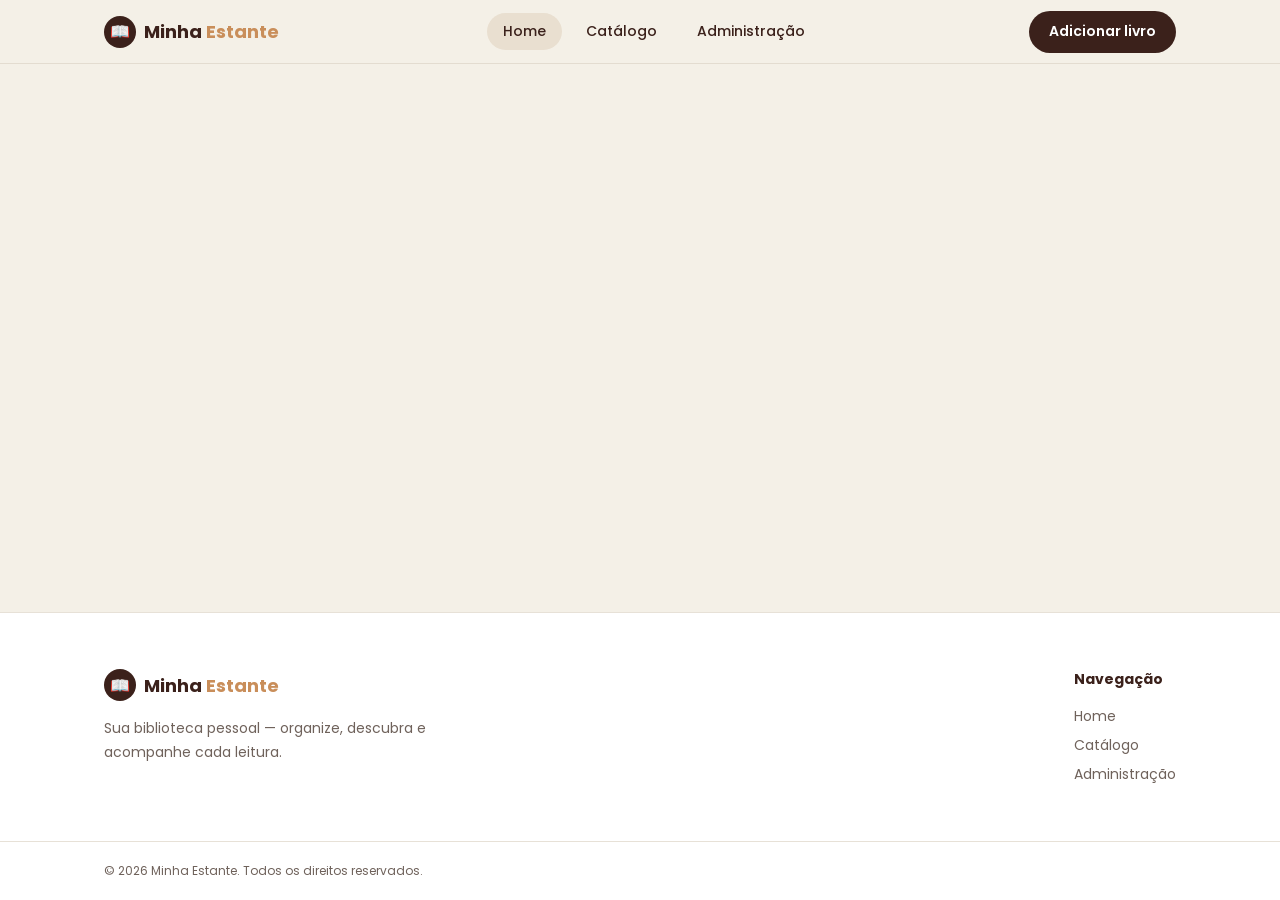
==== index.html @ 82dd9d71 "chore: organiza estrutura inicial do projeto - Cria páginas principais: home, catálogo e administraç" ====
<!doctype html>
<html lang="pt-BR">
    <head>
        <meta charset="UTF-8" />
        <meta name="viewport" content="width=device-width, initial-scale=1.0" />
        <title>Minha Estante | Home</title>

        <link rel="stylesheet" href="css/global.css" />
        <link rel="stylesheet" href="css/home.css" />
    </head>
    <body>
        <header class="cabecalho">
            <div class="container conteudoCabecalho">
                <a href="index.html" class="logo">
                    <span class="iconeLogo">📖</span>
                    <span>Minha <strong>Estante</strong></span>
                </a>

                <nav class="navegacaoCabecalho">
                    <a href="index.html" class="ativo">Home</a>
                    <a href="catalogo.html">Catálogo</a>
                    <a href="admin.html">Administração</a>
                </nav>

                <a href="admin.html" class="botaoPrimario">Adicionar livro</a>
            </div>
        </header>

        <main>
            <!-- Conteúdo específico da página -->
        </main>

        <footer class="rodape">
            <div class="container conteudoRodape">
                <div class="marcaRodape">
                    <a href="index.html" class="logo">
                        <span class="iconeLogo">📖</span>
                        <span>Minha <strong>Estante</strong></span>
                    </a>

                    <p>Sua biblioteca pessoal — organize, descubra e acompanhe cada leitura.</p>
                </div>

                <nav class="navegacaoRodape">
                    <h3>Navegação</h3>

                    <a href="index.html">Home</a>
                    <a href="catalogo.html">Catálogo</a>
                    <a href="admin.html">Administração</a>
                </nav>
            </div>

            <div class="baseRodape">
                <div class="container">
                    <p>© 2026 Minha Estante. Todos os direitos reservados.</p>
                </div>
            </div>
        </footer>
    </body>
</html>
---- css/global.css ----
@import url("https://fonts.googleapis.com/css2?family=Poppins:wght@400;500;600;700;800&display=swap");

* {
    margin: 0;
    padding: 0;
    box-sizing: border-box;
}

:root {
    --fundoPrincipal: #f4f0e7;
    --branco: #ffffff;

    --marromEscuro: #3b211b;
    --marromClaro: #c98e5a;

    --textoPrincipal: #3b211b;
    --textoSecundario: #6f625b;

    --borda: #ddd4c7;

    --raioPilula: 999px;
}


html {
    scroll-behavior: smooth;
}

body {
    min-height: 100vh;
    display: flex;
    flex-direction: column;

    font-family: "Poppins", Arial, sans-serif;
    background-color: var(--fundoPrincipal);
    color: var(--textoPrincipal);
}

main {
    flex: 1;
}

a {
    color: inherit;
    text-decoration: none;
}

button {
    font-family: inherit;
    cursor: pointer;
}

img {
    max-width: 100%;
    display: block;
}

/* Container padrão */
.container {
    max-width: 1120px;
    margin: 0 auto;
    padding: 0 24px;
}

/* Cabeçalho */
.cabecalho {
    width: 100%;
    height: 64px;
    background-color: var(--fundoPrincipal);
    border-bottom: 1px solid rgba(221, 212, 199, 0.7);
}

.conteudoCabecalho {
    height: 100%;
    display: flex;
    align-items: center;
    justify-content: space-between;
}

/* Logo */
.logo {
    display: flex;
    align-items: center;
    gap: 8px;

    font-size: 18px;
    font-weight: 700;
    color: var(--marromEscuro);
}

.iconeLogo {
    width: 32px;
    height: 32px;
    border-radius: 50%;

    display: flex;
    align-items: center;
    justify-content: center;

    background-color: var(--marromEscuro);
    color: var(--branco);
    font-size: 16px;
}

.logo span strong {
    color: var(--marromClaro);
}

/* Menu do cabeçalho */
.navegacaoCabecalho {
    display: flex;
    align-items: center;
    gap: 8px;
}

.navegacaoCabecalho a {
    padding: 8px 16px;
    border-radius: var(--raioPilula);

    font-size: 14px;
    font-weight: 500;
    color: var(--marromEscuro);

    transition: 0.2s;
}

.navegacaoCabecalho a:hover,
.navegacaoCabecalho a.ativo {
    background-color: #e9dfd0;
}

/* Botão principal */
.botaoPrimario {
    min-height: 42px;
    padding: 0 20px;
    border-radius: var(--raioPilula);

    display: inline-flex;
    align-items: center;
    justify-content: center;

    background-color: var(--marromEscuro);
    color: var(--branco);

    font-size: 14px;
    font-weight: 600;

    border: none;
    transition: 0.2s;
}

.botaoPrimario:hover {
    background-color: #2d1814;
}

/* Rodapé */
.rodape {
    background-color: var(--branco);
    border-top: 1px solid rgba(221, 212, 199, 0.7);
}

.conteudoRodape {
    padding: 56px 24px;

    display: flex;
    justify-content: space-between;
    gap: 48px;
}

.marcaRodape {
    max-width: 360px;
}

.marcaRodape p {
    margin-top: 16px;

    font-size: 14px;
    line-height: 1.7;
    color: var(--textoSecundario);
}

.navegacaoRodape {
    display: flex;
    flex-direction: column;
    gap: 8px;
}

.navegacaoRodape h3 {
    margin-bottom: 8px;

    font-size: 14px;
    color: var(--marromEscuro);
}

.navegacaoRodape a {
    font-size: 14px;
    color: var(--textoSecundario);
}

.navegacaoRodape a:hover {
    color: var(--marromEscuro);
}

.baseRodape {
    border-top: 1px solid rgba(221, 212, 199, 0.7);
    padding: 20px 0;
}

.baseRodape p {
    font-size: 12px;
    color: var(--textoSecundario);
}
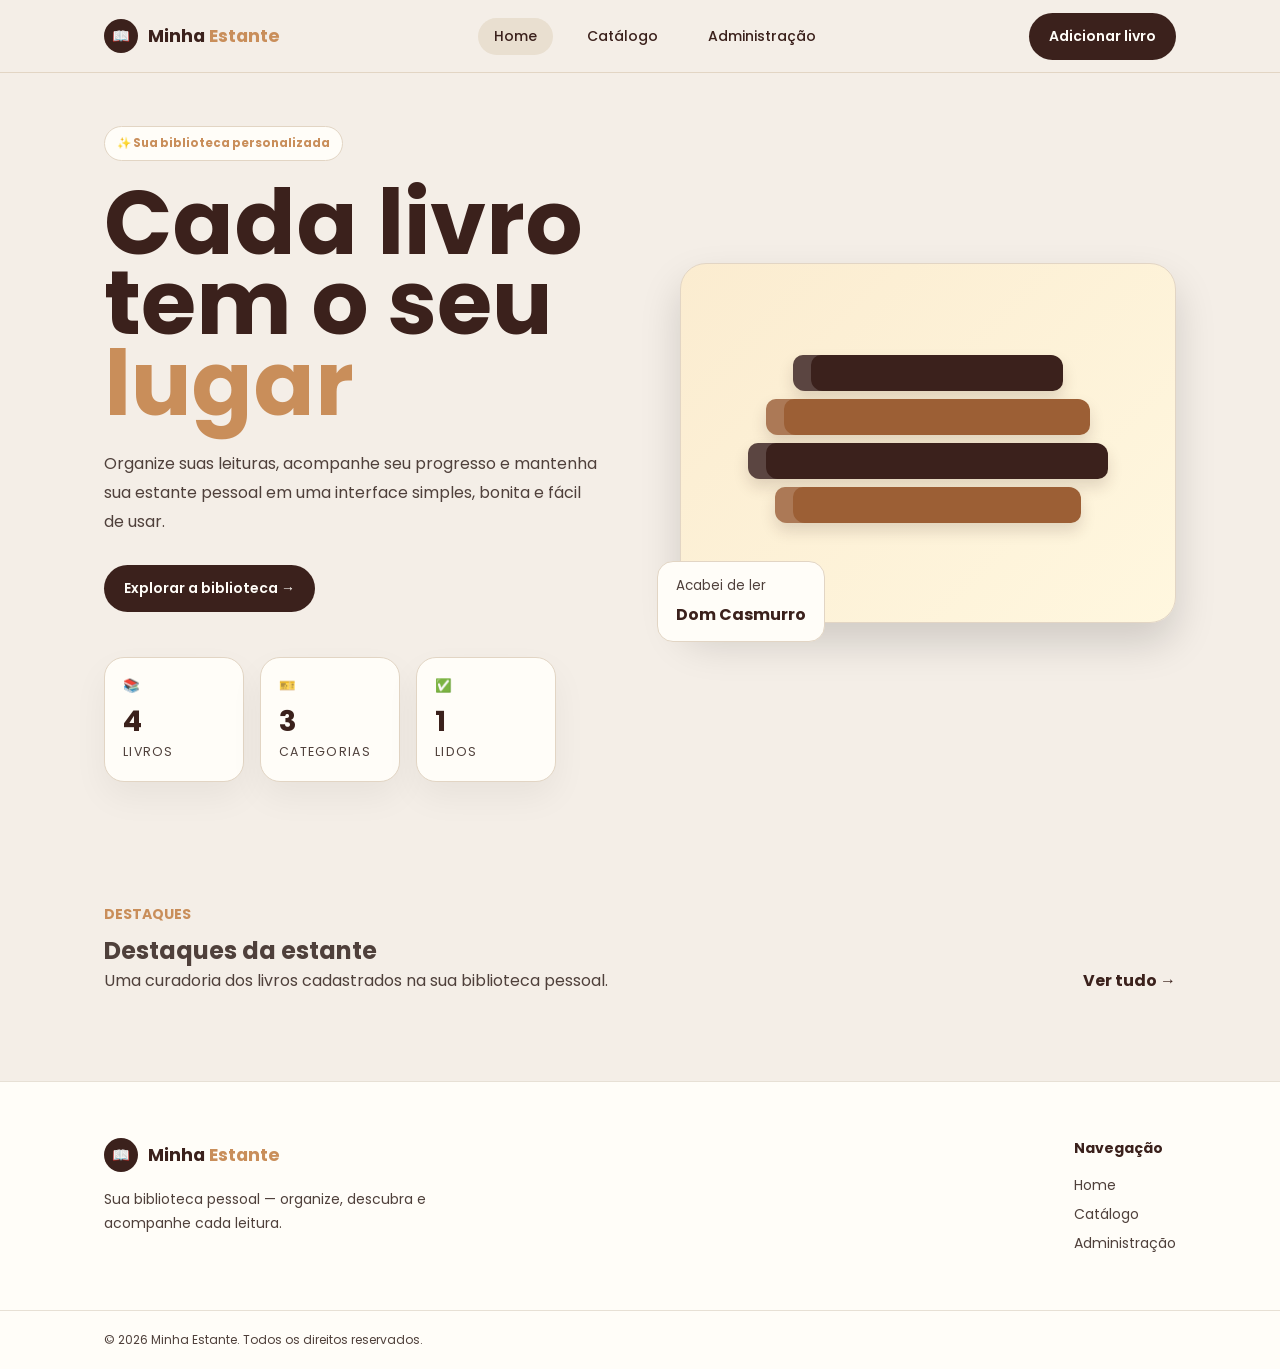
==== commit efa35294: "feat: adiciona seção inicial e estilo para a página inicial" ====
--- a/index.html
+++ b/index.html
@@ -27,7 +27,76 @@
         </header>
 
         <main>
-            <!-- Conteúdo específico da página -->
+            <section class="hero">
+                <div class="container conteudoHero">
+                    <div class="textoHero">
+                        <span class="etiquetaHero">✨ Sua biblioteca personalizada</span>
+
+                        <h1>Cada livro tem o seu <span>lugar</span></h1>
+
+                        <p>
+                            Organize suas leituras, acompanhe seu progresso e mantenha sua estante
+                            pessoal em uma interface simples, bonita e fácil de usar.
+                        </p>
+
+                        <div class="botoesHero">
+                            <a href="catalogo.html" class="botaoPrimario"> Explorar a biblioteca → </a>
+                        </div>
+
+                        <div class="estatisticas">
+                            <div class="cardEstatistica">
+                                <small>📚</small>
+                                <strong id="totalLivros">4</strong>
+                                <span>Livros</span>
+                            </div>
+
+                            <div class="cardEstatistica">
+                                <small>🎫</small>
+                                <strong id="totalCategorias">3</strong>
+                                <span>Categorias</span>
+                            </div>
+
+                            <div class="cardEstatistica">
+                                <small>✅</small>
+                                <strong id="totalLidos">1</strong>
+                                <span>Lidos</span>
+                            </div>
+                        </div>
+                    </div>
+
+                    <div class="imagemHero">
+                        <div class="pilhaLivros">
+                            <div class="livroDecorativo livroUm"></div>
+                            <div class="livroDecorativo livroDois"></div>
+                            <div class="livroDecorativo livroTres"></div>
+                            <div class="livroDecorativo livroQuatro"></div>
+                        </div>
+
+                        <div class="ultimoLivroLido">
+                            <small>Acabei de ler</small>
+                            <strong>Dom Casmurro</strong>
+                        </div>
+                    </div>
+                </div>
+            </section>
+
+            <section class="secao secaoDestaques">
+                <div class="container">
+                    <div class="cabecalhoLinha">
+                        <div>
+                            <span class="etiquetaSecao">Destaques</span>
+
+                            <h2>Destaques da estante</h2>
+
+                            <p>Uma curadoria dos livros cadastrados na sua biblioteca pessoal.</p>
+                        </div>
+
+                        <a href="catalogo.html" class="linkTexto"> Ver tudo → </a>
+                    </div>
+
+                    <div id="destaquesLivros" class="gradeDestaques"></div>
+                </div>
+            </section>
         </main>
 
         <footer class="rodape">
@@ -57,4 +126,4 @@
             </div>
         </footer>
     </body>
-</html>+</html>
--- a/css/global.css
+++ b/css/global.css
@@ -7,16 +7,17 @@
 }
 
 :root {
-    --fundoPrincipal: #f4f0e7;
-    --branco: #ffffff;
-
-    --marromEscuro: #3b211b;
+    --fundoPrincipal: #f4eee7;
+    --card: #fffdf8;
+
+    --marromEscuro: #3b211c;
     --marromClaro: #c98e5a;
-
-    --textoPrincipal: #3b211b;
-    --textoSecundario: #6f625b;
-
-    --borda: #ddd4c7;
+    --marromMedio: #9c5f35;
+
+    --textoPrincipal: #3b211c;
+    --textoSecundario: #4f403b;
+
+    --borda: #e2d5c4;
 
     --raioPilula: 999px;
 }
@@ -33,11 +34,7 @@
 
     font-family: "Poppins", Arial, sans-serif;
     background-color: var(--fundoPrincipal);
-    color: var(--textoPrincipal);
-}
-
-main {
-    flex: 1;
+    color: var(--textoSecundario);
 }
 
 a {
@@ -64,45 +61,44 @@
 
 /* Cabeçalho */
 .cabecalho {
-    width: 100%;
-    height: 64px;
-    background-color: var(--fundoPrincipal);
-    border-bottom: 1px solid rgba(221, 212, 199, 0.7);
+    position: sticky;
+    top: 0;
+    z-index: 100;
+    background: var(--fundoPrincipal);
+    border-bottom: 1px solid var(--borda);
 }
 
 .conteudoCabecalho {
-    height: 100%;
+    min-height: 72px;
     display: flex;
     align-items: center;
     justify-content: space-between;
+    gap: 24px;
 }
 
 /* Logo */
 .logo {
     display: flex;
     align-items: center;
-    gap: 8px;
-
-    font-size: 18px;
+    gap: 10px;
+    color: var(--marromEscuro);
     font-weight: 700;
-    color: var(--marromEscuro);
+    text-decoration: none;
+    font-size: 1.1rem;
 }
 
 .iconeLogo {
-    width: 32px;
-    height: 32px;
+    width: 34px;
+    height: 34px;
     border-radius: 50%;
-
-    display: flex;
-    align-items: center;
-    justify-content: center;
-
-    background-color: var(--marromEscuro);
-    color: var(--branco);
-    font-size: 16px;
-}
-
-.logo span strong {
+    background: var(--marromEscuro);
+    color: var(--card);
+    display: grid;
+    place-items: center;
+    font-size: 0.9rem;
+}
+
+.logo strong {
     color: var(--marromClaro);
 }
 
@@ -110,41 +106,36 @@
 .navegacaoCabecalho {
     display: flex;
     align-items: center;
-    gap: 8px;
+    gap: 18px;
 }
 
 .navegacaoCabecalho a {
     padding: 8px 16px;
     border-radius: var(--raioPilula);
-
     font-size: 14px;
     font-weight: 500;
     color: var(--marromEscuro);
-
     transition: 0.2s;
 }
 
 .navegacaoCabecalho a:hover,
 .navegacaoCabecalho a.ativo {
     background-color: #e9dfd0;
+    color: var(--marromEscuro);
 }
 
 /* Botão principal */
 .botaoPrimario {
     min-height: 42px;
-    padding: 0 20px;
+    padding: 13px 20px;
     border-radius: var(--raioPilula);
-
     display: inline-flex;
     align-items: center;
     justify-content: center;
-
     background-color: var(--marromEscuro);
-    color: var(--branco);
-
+    color: var(--card);
     font-size: 14px;
     font-weight: 600;
-
     border: none;
     transition: 0.2s;
 }
@@ -155,7 +146,7 @@
 
 /* Rodapé */
 .rodape {
-    background-color: var(--branco);
+    background-color: var(--card);
     border-top: 1px solid rgba(221, 212, 199, 0.7);
 }
 
@@ -198,7 +189,7 @@
 }
 
 .navegacaoRodape a:hover {
-    color: var(--marromEscuro);
+    color: var(--marromClaro);
 }
 
 .baseRodape {
--- a/css/home.css
+++ b/css/home.css
@@ -0,0 +1,193 @@
+/* Hero */
+
+.hero {
+    min-height: 740px;
+    display: flex;
+    align-items: center;
+}
+
+.conteudoHero {
+    display: grid;
+    grid-template-columns: 1fr 1fr;
+    align-items: center;
+    gap: 80px;
+}
+
+.etiquetaHero {
+    background: var(--card);
+    border: 1px solid var(--borda);
+    border-radius: var(--raioPilula);
+    padding: 8px 12px;
+    margin: 22px 0;
+    display: inline-block;
+    color: var(--marromClaro);
+    font-weight: 700;
+    font-size: 0.72rem;
+}
+
+.textoHero h1 {
+    margin-bottom: 26px;
+    font-size: clamp(3rem, 7vw, 5.8rem);
+    line-height: 0.9;
+    color: var(--textoPrincipal);
+}
+
+.textoHero h1 span {
+    color: var(--marromClaro);
+}
+
+.textoHero p {
+    max-width: 520px;
+    margin-bottom: 28px;
+    font-size: 1rem;
+    line-height: 1.8;
+}
+
+.botoesHero {
+    display: flex;
+    align-items: center;
+    gap: 14px;
+    flex-wrap: wrap;
+}
+
+/* Estatisticas*/
+
+.estatisticas {
+    display: flex;
+    gap: 16px;
+    margin-top: 45px;
+    flex-wrap: wrap;
+}
+
+.cardEstatistica {
+    background: var(--card);
+    border: 1px solid var(--borda);
+    border-radius: 20px;
+    min-width: 140px;
+    padding: 18px;
+    box-shadow: 0 15px 35px rgba(0,0,0,.05);
+}
+
+.cardEstatistica small {
+    display: block;
+    margin-bottom: 8px;
+}
+
+.cardEstatistica strong {
+    display: block;
+    color: var(--marromEscuro);
+    font-size: 1.8rem;
+    line-height: 1.2;
+}
+
+.cardEstatistica span {
+    font-size: 0.78rem;
+    color: var(--textoSecundario);
+    text-transform: uppercase;
+    letter-spacing: 0.08rem;
+}
+
+/* Desenho hero */
+
+.imagemHero {
+    min-height: 360px;
+    background: linear-gradient(135deg, #fbecd0, #fff7df);
+    border: 1px solid var(--borda);
+    border-radius: 26px;
+    display: grid;
+    place-items: center;
+    box-shadow: 0 20px 40px rgba(0,0,0,.15);
+    position: relative;
+}
+
+.pilhaLivros {
+    min-width: 360px;
+}
+
+.livroDecorativo {
+    height: 36px;
+    border-radius: 10px 12px 10px 12px;
+    margin: 0 auto 8px;
+    box-shadow: inset 18px 0 rgba(255, 255, 255, 0.16), 0 8px 15px rgba(59, 33, 28, 0.15);
+}
+
+.livroUm {
+    width: 75%;
+    background: var(--marromEscuro);
+}
+
+.livroDois {
+    width: 90%;
+    background: var(--marromMedio);
+}
+
+.livroTres {
+    width: 100%;
+    background: var(--marromEscuro);
+}
+
+.livroQuatro {
+    width: 85%;
+    background: var(--marromMedio);
+}
+
+.ultimoLivroLido {
+    position: absolute;
+    left: -24px;
+    bottom: -20px;
+    background: var(--card);
+    border: 1px solid var(--borda);
+    border-radius: 16px;
+    padding: 14px 18px;
+}
+
+.ultimoLivroLido small {
+    display: block;
+    margin-bottom: 6px;
+    color: var(--textoSecundario);
+}
+
+.ultimoLivroLido strong {
+    color: var(--marromEscuro);
+}
+
+/* Destaques */
+
+.secaoDestaques {
+    padding: 88px 0;
+}
+
+.cabecalhoLinha {
+    display: flex;
+    justify-content: space-between;
+    align-items: flex-end;
+    gap: 24px;
+}
+
+.etiquetaSecao {
+    display: inline-block;
+
+    margin-bottom: 8px;
+
+    color: var(--marromClaro);
+
+    font-size: 14px;
+    font-weight: 700;
+    text-transform: uppercase;
+}
+
+.linkTexto {
+    font-weight: 700;
+    color: var(--marromEscuro);
+    text-decoration: none;
+}
+
+.linkTexto:hover {
+    color: var(--marromClaro);
+}
+
+.gradeDestaques {
+    display: grid;
+    grid-template-columns: repeat(auto-fit, minmax(280px, 1fr));
+    gap: 32px;
+}
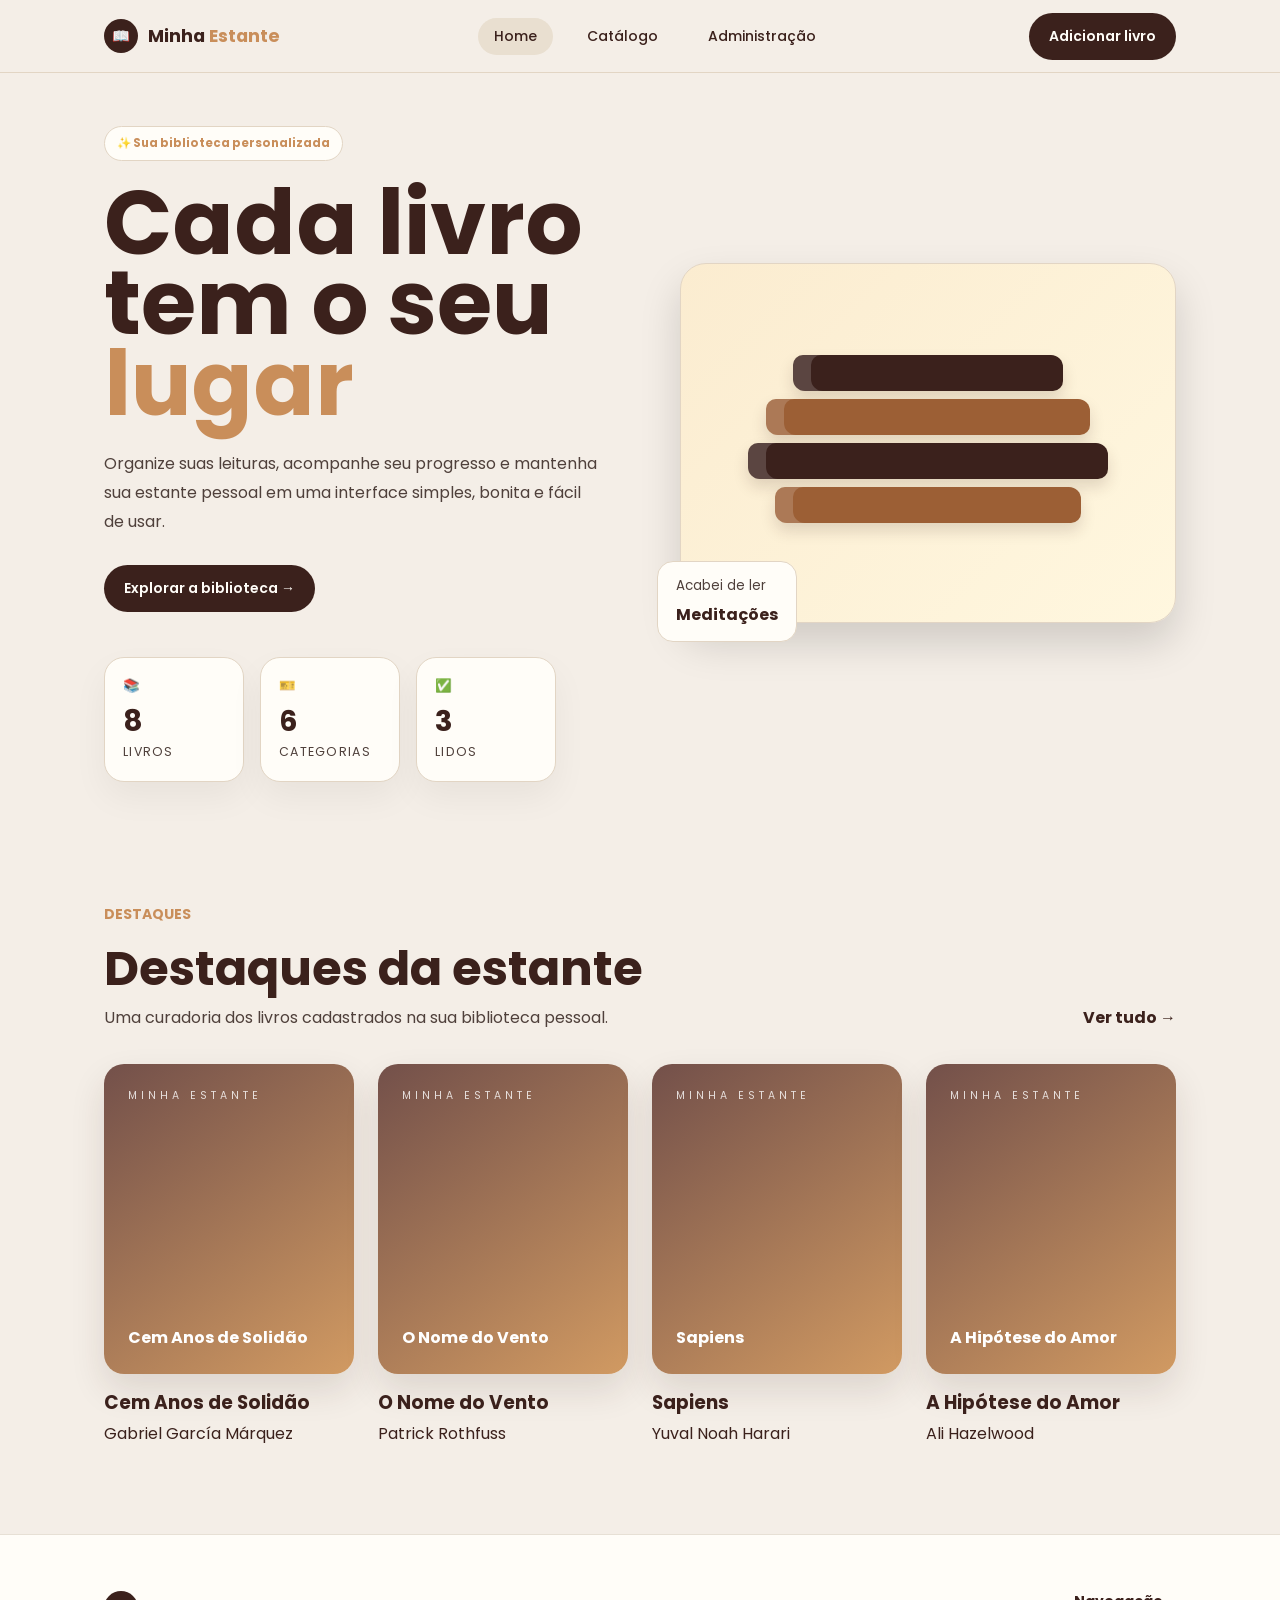
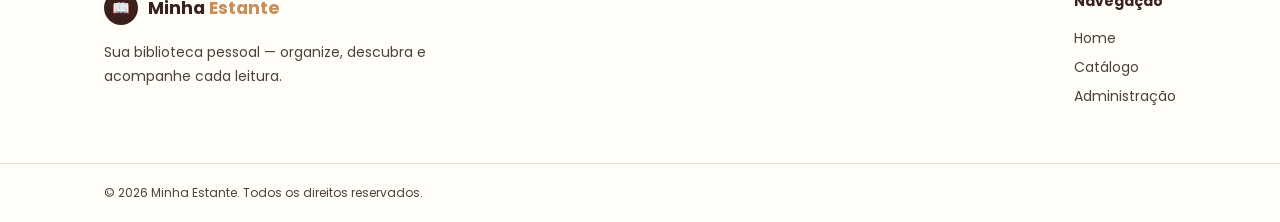
==== commit e34a5874: "feat: adiciona logica da pagina inicial" ====
--- a/index.html
+++ b/index.html
@@ -72,7 +72,7 @@
                             <div class="livroDecorativo livroQuatro"></div>
                         </div>
 
-                        <div class="ultimoLivroLido">
+                        <div id="ultimoLivro" class="ultimoLivro">
                             <small>Acabei de ler</small>
                             <strong>Dom Casmurro</strong>
                         </div>
@@ -125,5 +125,7 @@
                 </div>
             </div>
         </footer>
+
+        <script src="/js/dados.js"></script>
     </body>
 </html>
--- a/css/home.css
+++ b/css/home.css
@@ -65,7 +65,7 @@
     border-radius: 20px;
     min-width: 140px;
     padding: 18px;
-    box-shadow: 0 15px 35px rgba(0,0,0,.05);
+    box-shadow: 0 15px 35px rgba(0, 0, 0, 0.05);
 }
 
 .cardEstatistica small {
@@ -96,7 +96,7 @@
     border-radius: 26px;
     display: grid;
     place-items: center;
-    box-shadow: 0 20px 40px rgba(0,0,0,.15);
+    box-shadow: 0 20px 40px rgba(0, 0, 0, 0.15);
     position: relative;
 }
 
@@ -108,7 +108,9 @@
     height: 36px;
     border-radius: 10px 12px 10px 12px;
     margin: 0 auto 8px;
-    box-shadow: inset 18px 0 rgba(255, 255, 255, 0.16), 0 8px 15px rgba(59, 33, 28, 0.15);
+    box-shadow:
+        inset 18px 0 rgba(255, 255, 255, 0.16),
+        0 8px 15px rgba(59, 33, 28, 0.15);
 }
 
 .livroUm {
@@ -131,7 +133,7 @@
     background: var(--marromMedio);
 }
 
-.ultimoLivroLido {
+.ultimoLivro {
     position: absolute;
     left: -24px;
     bottom: -20px;
@@ -141,13 +143,13 @@
     padding: 14px 18px;
 }
 
-.ultimoLivroLido small {
+.ultimoLivro small {
     display: block;
     margin-bottom: 6px;
     color: var(--textoSecundario);
 }
 
-.ultimoLivroLido strong {
+.ultimoLivro strong {
     color: var(--marromEscuro);
 }
 
@@ -162,6 +164,12 @@
     justify-content: space-between;
     align-items: flex-end;
     gap: 24px;
+    margin-bottom: 34px;
+}
+
+.cabecalhoLinha h2 {
+    font-size: clamp(2rem, 4vw, 3rem);
+    color: var(--marromEscuro);
 }
 
 .etiquetaSecao {
@@ -188,6 +196,35 @@
 
 .gradeDestaques {
     display: grid;
-    grid-template-columns: repeat(auto-fit, minmax(280px, 1fr));
-    gap: 32px;
+    grid-template-columns: repeat(4, 1fr);
+    gap: 24px;
+}
+
+.cardDestaque {
+    text-decoration: none;
+    color: var(--textoPrincipal);
+}
+
+.capaDestaque {
+    background: linear-gradient(145deg, #73504a, #d19a62);
+    border-radius: 20px;
+    min-height: 310px;
+    padding: 24px;
+    color: #fff;
+    display: flex;
+    flex-direction: column;
+    justify-content: space-between;
+    box-shadow: 0 16px 35px rgba(59, 33, 28, 0.12);
+}
+
+.cardDestaque small {
+    letter-spacing: 0.25rem;
+    text-transform: uppercase;
+    font-size: 0.66rem;
+    opacity: 0.8;
+}
+
+.cardDestaque h3 {
+    color: var(--textoPrincipal);
+    margin: 14px 0 4px;
 }
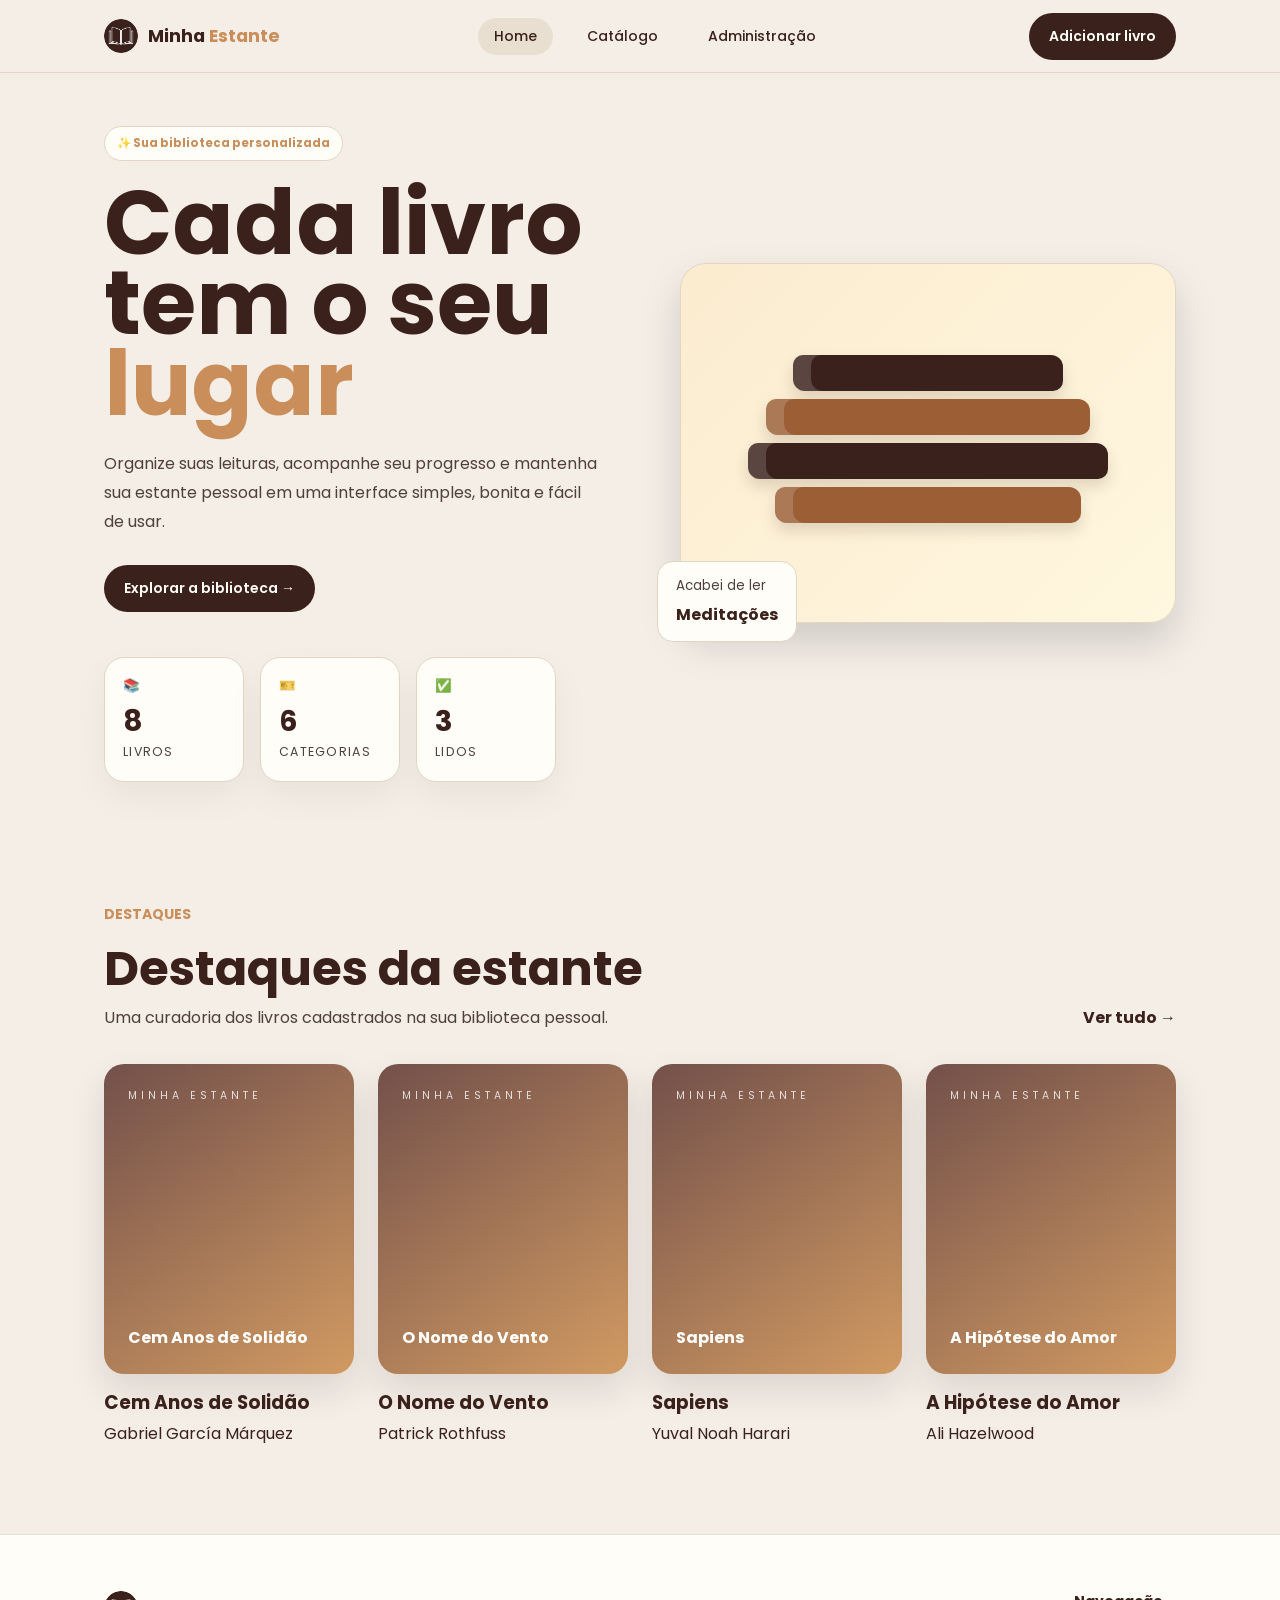
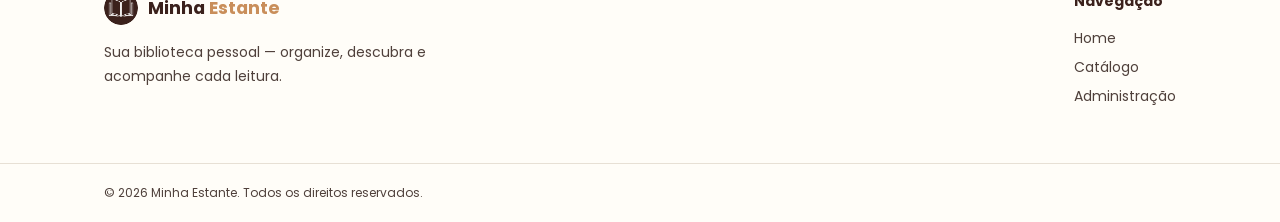
==== commit 5e1f605b: "Adiciona o logo" ====
--- a/index.html
+++ b/index.html
@@ -12,7 +12,7 @@
         <header class="cabecalho">
             <div class="container conteudoCabecalho">
                 <a href="index.html" class="logo">
-                    <span class="iconeLogo">📖</span>
+                    <img src="img/logo.png" alt="Minha Estante" class="iconeLogo" />
                     <span>Minha <strong>Estante</strong></span>
                 </a>
 
@@ -103,7 +103,7 @@
             <div class="container conteudoRodape">
                 <div class="marcaRodape">
                     <a href="index.html" class="logo">
-                        <span class="iconeLogo">📖</span>
+                        <img src="img/logo.png" alt="Minha Estante" class="iconeLogo" />
                         <span>Minha <strong>Estante</strong></span>
                     </a>
 
--- a/css/global.css
+++ b/css/global.css
@@ -87,17 +87,14 @@
     font-size: 1.1rem;
 }
 
+
 .iconeLogo {
     width: 34px;
     height: 34px;
     border-radius: 50%;
-    background: var(--marromEscuro);
-    color: var(--card);
-    display: grid;
-    place-items: center;
-    font-size: 0.9rem;
-}
-
+    display: block;
+    object-fit: cover;
+}
 .logo strong {
     color: var(--marromClaro);
 }
